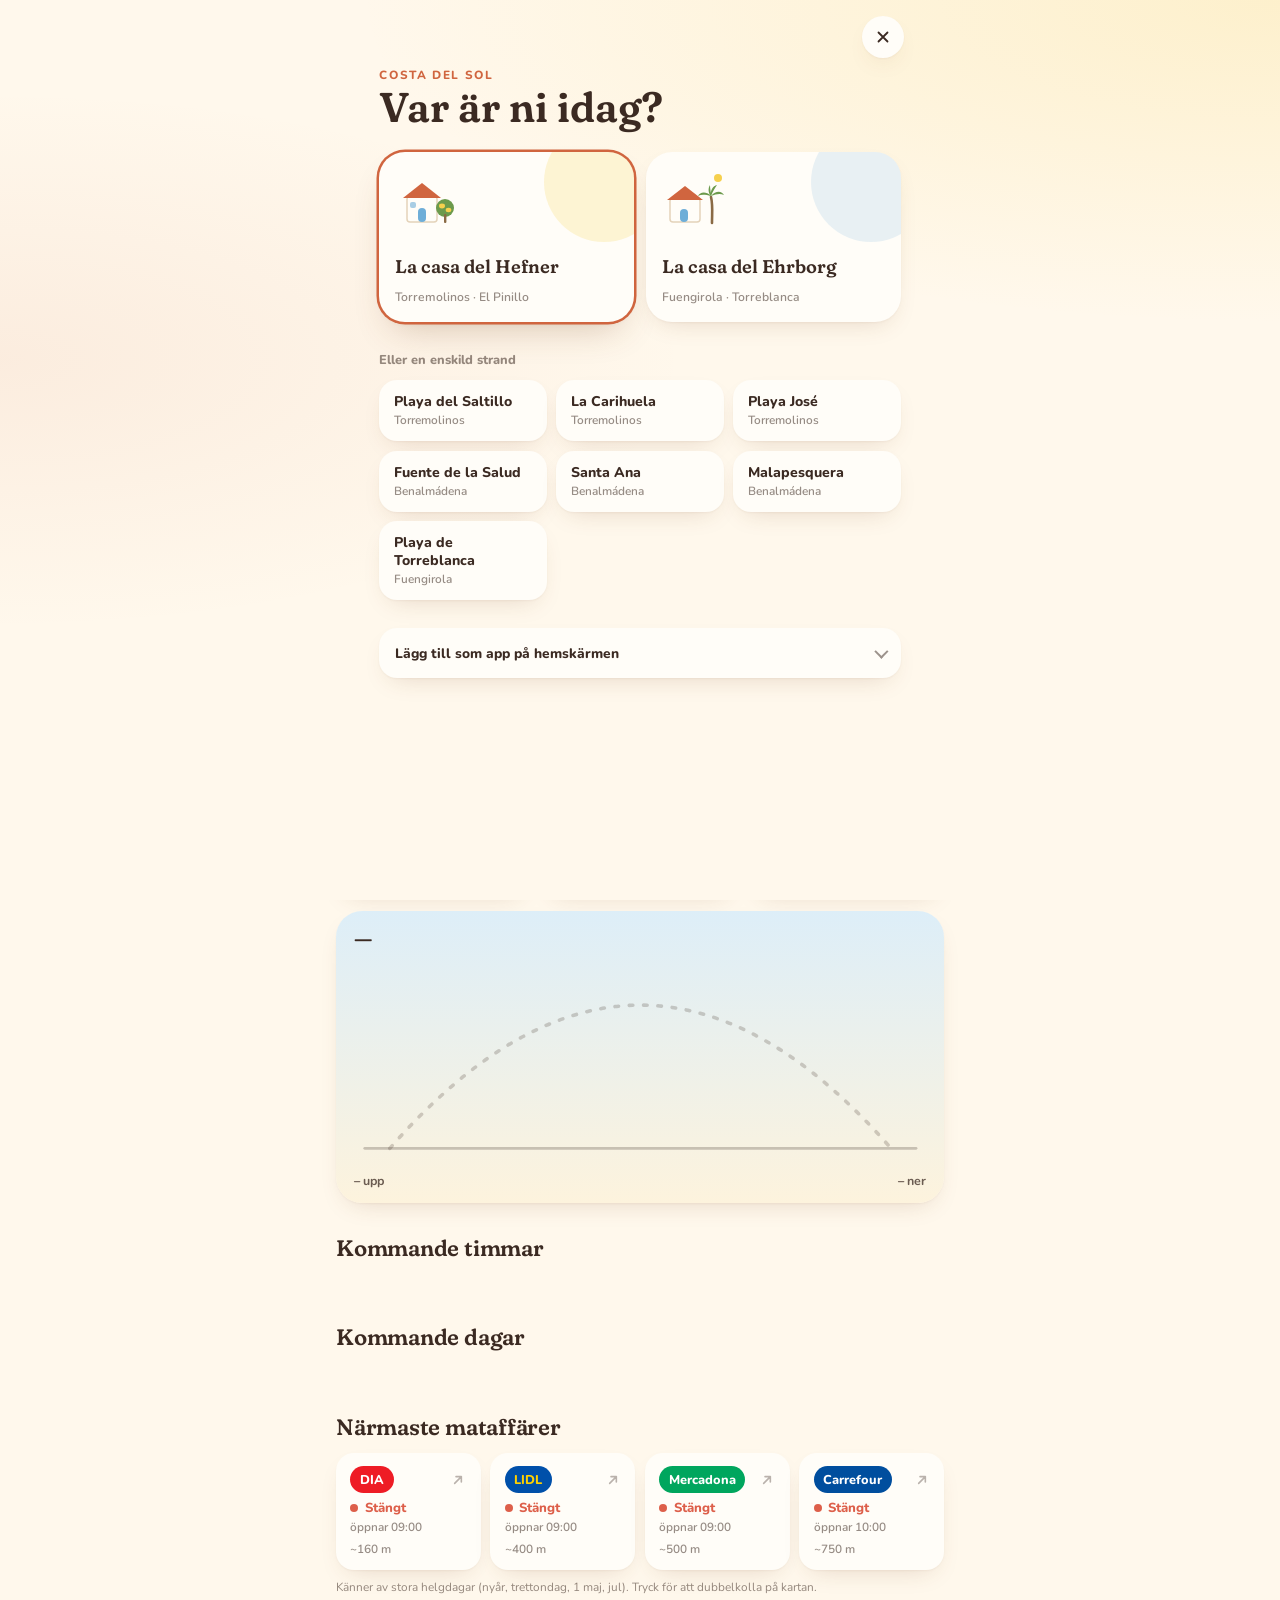
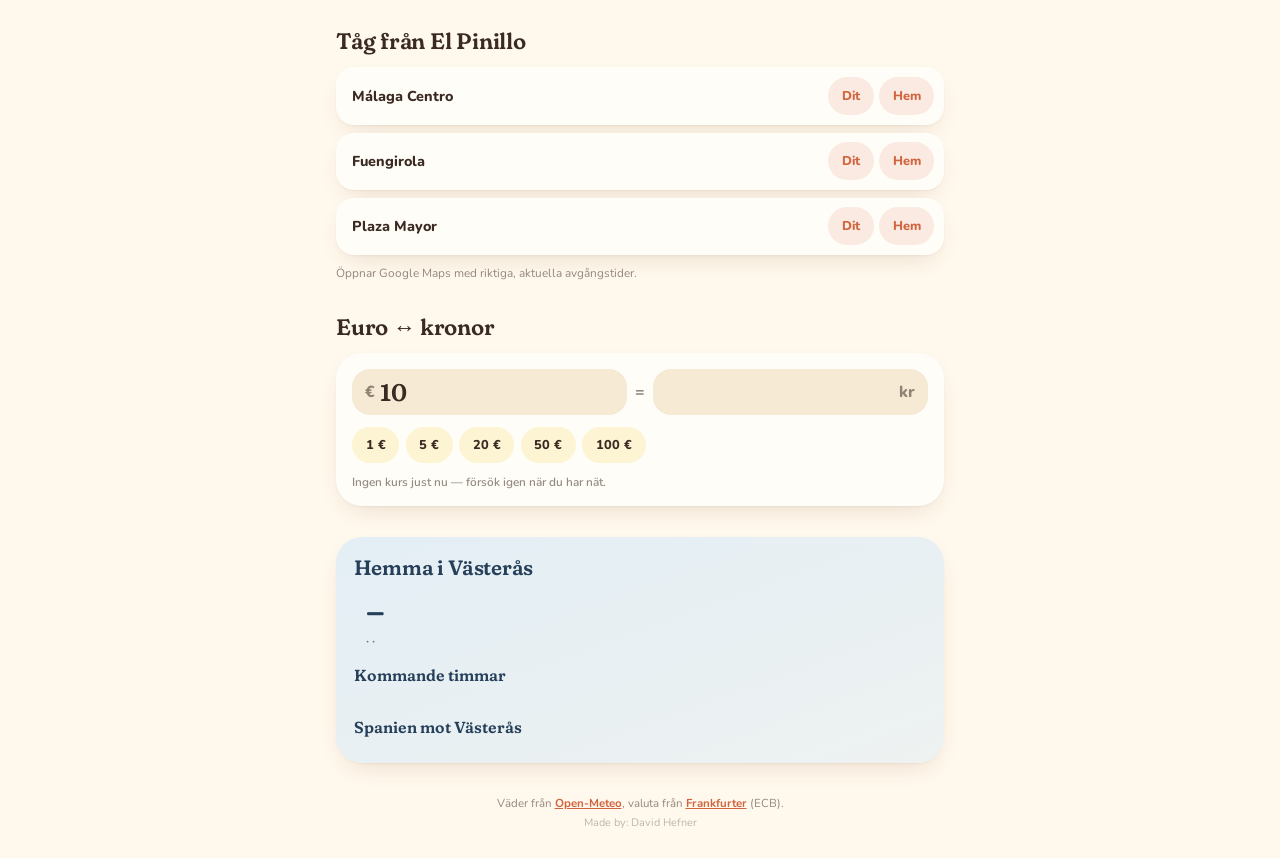
==== beta/index.html @ ddce5c2e "Beta: ny mjuk design med vajande canvas-flagga, solbåge, dygnsteman, valuta och Västerås-jämförelse " ====
<!doctype html>
<html lang="sv" data-daypart="day">
<head>
<meta charset="UTF-8">
<meta name="viewport" content="width=device-width, initial-scale=1, viewport-fit=cover">
<title>Badläget — Costa del Sol</title>
<meta name="description" content="Se vågor, temperatur och uppskattad flaggfärg för stränderna i Torremolinos/Benalmádena, plus vädret hemma i Västerås.">
<meta name="theme-color" content="#FFF8EC" id="themeColor">
<meta name="apple-mobile-web-app-capable" content="yes">
<meta name="apple-mobile-web-app-status-bar-style" content="black-translucent">
<link rel="manifest" href="manifest.json">
<link rel="icon" href="favicon.ico?v=2" sizes="any">
<link rel="icon" href="favicon-32.png?v=2" sizes="32x32" type="image/png">
<link rel="icon" href="favicon-16.png?v=2" sizes="16x16" type="image/png">
<link rel="apple-touch-icon" href="apple-touch-icon.png?v=2">
<link rel="preconnect" href="https://fonts.googleapis.com">
<link rel="preconnect" href="https://fonts.gstatic.com" crossorigin>
<link href="https://fonts.googleapis.com/css2?family=Fraunces:opsz,wght,SOFT,WONK@9..144,400..700,100,1&family=Nunito:wght@400;600;700;800&display=swap" rel="stylesheet">
<link rel="stylesheet" href="style.css">
</head>
<body>

<!-- Stjärnhimmel: syns bara i natt-temat (styrs av data-daypart på <html>) -->
<div class="night-sky" aria-hidden="true"></div>

<!-- Dra-ner-för-att-uppdatera: en citron som rullar ner från toppen -->
<div class="ptr" id="ptr" aria-hidden="true">
  <svg class="ptr-lemon" viewBox="0 0 40 40" width="34" height="34">
    <ellipse cx="20" cy="21" rx="14" ry="11.5" fill="var(--limon)" stroke="var(--limon-deep)" stroke-width="1.5"/>
    <path d="M6.5 21c-1.8 0-2.6-.8-2.6-.8M33.5 21c1.8 0 2.6-.8 2.6-.8" stroke="var(--limon-deep)" stroke-width="1.5" stroke-linecap="round" fill="none"/>
    <path d="M20 9.5c1-3 3.5-4.8 7-4.6-1 3-3.6 4.7-7 4.6z" fill="var(--hoja)"/>
    <ellipse cx="15" cy="17" rx="3.4" ry="1.8" fill="#fff" opacity=".55" transform="rotate(-25 15 17)"/>
  </svg>
</div>

<header class="topbar" id="topbar">
  <div class="topbar-inner">
    <button id="changeLocationBtn" class="place-btn" aria-label="Byt plats">
      <span class="place-btn-label" id="placeBtnLabel">Badläget</span>
      <svg viewBox="0 0 24 24" width="14" height="14" fill="none" stroke="currentColor" stroke-width="2.4" stroke-linecap="round" stroke-linejoin="round"><polyline points="6 9 12 15 18 9"></polyline></svg>
    </button>
    <button id="refreshBtn" class="icon-btn refresh-btn" aria-label="Uppdatera">
      <svg viewBox="0 0 24 24" width="17" height="17" fill="none" stroke="currentColor" stroke-width="2.2" stroke-linecap="round" stroke-linejoin="round">
        <path d="M21 12a9 9 0 1 1-3-6.7"></path>
        <polyline points="21 3 21 9 15 9"></polyline>
      </svg>
    </button>
  </div>
</header>

<!-- VÄLJARVY: visas första gången (inget sparat förval) och när man trycker
     på platsnamnet i menyn. -->
<section class="location-picker" id="locationPicker" aria-label="Välj plats" hidden>
  <div class="location-picker-inner">
    <button class="picker-close" id="pickerClose" aria-label="Stäng">
      <svg viewBox="0 0 24 24" width="18" height="18" fill="none" stroke="currentColor" stroke-width="2.4" stroke-linecap="round"><path d="M6 6l12 12M18 6L6 18"/></svg>
    </button>
    <p class="eyebrow">Costa del Sol</p>
    <h1>Var är ni idag?</h1>
    <div class="home-grid" id="homeGrid"></div>
    <p class="picker-subhead">Eller en enskild strand</p>
    <div class="location-grid" id="locationGrid"></div>

    <details class="install-tip">
      <summary>Lägg till som app på hemskärmen</summary>
      <div class="install-tip-body">
        <div class="install-tip-group">
          <p class="install-tip-heading">iPhone (Safari)</p>
          <ol>
            <li>Öppna sidan i <b>Safari</b></li>
            <li>Tryck på dela-ikonen längst ner</li>
            <li>Välj <b>"Lägg till på hemskärmen"</b></li>
          </ol>
        </div>
        <div class="install-tip-group">
          <p class="install-tip-heading">Android (Chrome)</p>
          <ol>
            <li>Öppna sidan i <b>Chrome</b></li>
            <li>Tryck på menyn uppe till höger (tre prickar)</li>
            <li>Välj <b>"Lägg till på startskärmen"</b></li>
          </ol>
        </div>
      </div>
    </details>
  </div>
</section>

<!-- HERO: fotot från terrassen med en markis-kant nertill, och den vajande
     flaggan (ritas på en canvas av app.js) -->
<section class="hero" id="flagHero">
  <div class="hero-bg" id="heroPhotoBg"></div>
  <div class="hero-tint"></div>
  <div class="hero-inner">
    <canvas class="flag-canvas" id="flagCanvas" aria-hidden="true"></canvas>
    <div class="hero-status">
      <p class="hero-place" id="heroBeachName">—</p>
      <h1 class="hero-verdict" id="heroSub">Hämtar …</h1>
      <span class="sr-only" id="flagLabel"></span>
    </div>
  </div>
</section>

<main>

  <div class="updated-row">
    <span id="lastUpdated">Hämtar data …</span>
    <span class="updated-hint">· dra ner för att uppdatera</span>
  </div>

  <!-- Om flaggan: disclaimer och riktiga källor, hopfällt -->
  <details class="flag-about" id="flagAbout">
    <summary>Om flaggan &amp; riktiga källor</summary>
    <div class="flag-about-body">
      <p class="flag-disclaimer">Flaggan är en uppskattning utifrån vågor och vind, inte livräddarnas officiella flagga. Titta alltid på flaggan på plats innan ni badar.</p>
      <div class="flag-links" id="flagLinks"></div>
      <p class="hefner-note" id="hefnerNote" style="display:none"></p>
    </div>
  </details>

  <!-- VÄRDEN -->
  <section class="stats" id="statGrid" aria-label="Aktuella värden">
    <div class="stat-duo">
      <div class="stat-big stat-water">
        <span class="stat-label">Vattnet</span>
        <span class="stat-value stat-value-xl" id="statWaterTemp">–</span>
        <span class="stat-note" id="statWaterNote"></span>
      </div>
      <div class="stat-big stat-air">
        <span class="stat-label">Luften</span>
        <span class="stat-value stat-value-xl" id="statAirTemp">–</span>
        <span class="stat-note"><span id="statAirFeels"></span> <span id="statAirMax"></span></span>
      </div>
    </div>
    <div class="stat-trio">
      <div class="stat-card">
        <span class="stat-icon" data-icon="wave"></span>
        <span class="stat-value" id="statWave">–</span>
        <span class="stat-word" id="statWaveWord">Vågor</span>
      </div>
      <div class="stat-card">
        <span class="stat-icon" data-icon="wind"></span>
        <span class="stat-value" id="statWind">–</span>
        <span class="stat-word" id="statWindWord">Vind</span>
      </div>
      <div class="stat-card">
        <span class="stat-icon" data-icon="uv"></span>
        <span class="stat-value" id="statUv">–</span>
        <span class="stat-word" id="statUvWord">UV</span>
      </div>
    </div>
  </section>

  <!-- SOLBÅGE -->
  <section class="sun-card" id="sunCard" aria-label="Solen idag">
    <div class="sun-card-top">
      <p class="sun-countdown" id="sunCountdown">—</p>
      <p class="sun-sub" id="sunSub"></p>
    </div>
    <svg class="sun-arc" id="sunArc" viewBox="0 0 320 120" preserveAspectRatio="xMidYMax meet" aria-hidden="true">
      <defs>
        <linearGradient id="arcFill" x1="0" y1="0" x2="0" y2="1">
          <stop offset="0" stop-color="var(--limon)" stop-opacity=".55"/>
          <stop offset="1" stop-color="var(--limon)" stop-opacity="0"/>
        </linearGradient>
        <radialGradient id="sunGlow">
          <stop offset="0" stop-color="var(--limon)" stop-opacity=".7"/>
          <stop offset="1" stop-color="var(--limon)" stop-opacity="0"/>
        </radialGradient>
      </defs>
      <path class="arc-track" d="M20 108 Q160 -52 300 108"/>
      <path class="arc-done" id="arcDone" d=""/>
      <path class="arc-fill" id="arcFillPath" d="" fill="url(#arcFill)"/>
      <line class="arc-horizon" x1="6" y1="108" x2="314" y2="108"/>
      <circle id="sunGlowDot" r="22" fill="url(#sunGlow)" cx="-50" cy="-50"/>
      <circle class="arc-sun" id="sunDot" r="8" cx="-50" cy="-50"/>
    </svg>
    <div class="sun-times">
      <span><b id="sunriseTime">–</b> upp</span>
      <span><b id="sunsetTime">–</b> ner</span>
    </div>
  </section>

  <!-- TIMPROGNOS -->
  <section class="hourly">
    <h2>Kommande timmar</h2>
    <div class="hourly-row" id="hourlyRow"></div>
  </section>

  <!-- PROGNOS -->
  <section class="forecast">
    <h2>Kommande dagar</h2>
    <div class="forecast-row" id="forecastRow"></div>
  </section>

  <!-- LA CASA DEL HEFNER: mataffärer + tåg -->
  <div id="hefnerSection">
    <section class="stores" id="storesSection">
      <h2>Närmaste mataffärer</h2>
      <div class="stores-row" id="storesRow"></div>
      <p class="section-note">Känner av stora helgdagar (nyår, trettondag, 1 maj, jul). Tryck för att dubbelkolla på kartan.</p>
    </section>

    <section class="transport" id="trainSection">
      <h2>Tåg från El Pinillo</h2>
      <div class="train-list">
        <div class="train-card">
          <div class="train-dir">Málaga Centro</div>
          <div class="train-links">
            <a href="https://www.google.com/maps/dir/?api=1&origin=El+Pinillo&origin_place_id=ChIJgVKDUn_8cg0RI8BJi_nGHuA&destination=M%C3%A1laga-Centro+Alameda&destination_place_id=ChIJGzt60pD3cg0RKO8CQsj8L2g&travelmode=transit" target="_blank" rel="noopener">Dit</a>
            <a href="https://www.google.com/maps/dir/?api=1&origin=M%C3%A1laga-Centro+Alameda&origin_place_id=ChIJGzt60pD3cg0RKO8CQsj8L2g&destination=El+Pinillo&destination_place_id=ChIJgVKDUn_8cg0RI8BJi_nGHuA&travelmode=transit" target="_blank" rel="noopener">Hem</a>
          </div>
        </div>
        <div class="train-card">
          <div class="train-dir">Fuengirola</div>
          <div class="train-links">
            <a href="https://www.google.com/maps/dir/?api=1&origin=El+Pinillo&origin_place_id=ChIJgVKDUn_8cg0RI8BJi_nGHuA&destination=Fuengirola&destination_place_id=ChIJq9WzA0Dicg0ReMgLcKY8ZpQ&travelmode=transit" target="_blank" rel="noopener">Dit</a>
            <a href="https://www.google.com/maps/dir/?api=1&origin=Fuengirola&origin_place_id=ChIJq9WzA0Dicg0ReMgLcKY8ZpQ&destination=El+Pinillo&destination_place_id=ChIJgVKDUn_8cg0RI8BJi_nGHuA&travelmode=transit" target="_blank" rel="noopener">Hem</a>
          </div>
        </div>
        <div class="train-card">
          <div class="train-dir">Plaza Mayor</div>
          <div class="train-links">
            <a href="https://www.google.com/maps/dir/?api=1&origin=El+Pinillo&origin_place_id=ChIJgVKDUn_8cg0RI8BJi_nGHuA&destination=Plaza+Mayor+M%C3%A1laga&travelmode=transit" target="_blank" rel="noopener">Dit</a>
            <a href="https://www.google.com/maps/dir/?api=1&origin=Plaza+Mayor+M%C3%A1laga&destination=El+Pinillo&destination_place_id=ChIJgVKDUn_8cg0RI8BJi_nGHuA&travelmode=transit" target="_blank" rel="noopener">Hem</a>
          </div>
        </div>
      </div>
      <p class="section-note">Öppnar Google Maps med riktiga, aktuella avgångstider.</p>
    </section>
  </div>

  <!-- LA CASA DEL EHRBORG: mataffärer + buss/tåg -->
  <div id="ehrborgSection" style="display:none">
    <section class="stores" id="ehrborgStoresSection">
      <h2>Närmaste mataffärer</h2>
      <div class="stores-row" id="ehrborgStoresRow"></div>
      <p class="section-note">Känner av stora helgdagar (nyår, trettondag, 1 maj, jul). Tryck för att dubbelkolla på kartan.</p>
    </section>

    <section class="transport" id="ehrborgBusSection">
      <h2>Buss L-5 från C/ Tórtolas–Dalias</h2>
      <div class="train-list">
        <div class="train-card">
          <div class="train-dir">Mercado de Los Boliches</div>
          <div class="train-links">
            <a href="https://www.google.com/maps/dir/?api=1&origin=Calle+las+T%C3%B3rtolas+14+Fuengirola&destination=Mercado+Virgen+del+Carmen+Los+Boliches+Fuengirola&travelmode=transit" target="_blank" rel="noopener">Dit</a>
            <a href="https://www.google.com/maps/dir/?api=1&origin=Mercado+Virgen+del+Carmen+Los+Boliches+Fuengirola&destination=Calle+las+T%C3%B3rtolas+14+Fuengirola&travelmode=transit" target="_blank" rel="noopener">Hem</a>
            <a href="https://www.transportefuengirola.com/linea-5" target="_blank" rel="noopener">Tidtabell</a>
          </div>
        </div>
      </div>
      <p class="section-note">L-5 går lokalt inom Fuengirola (Torreblanca–Los Boliches), hållplatsen ligger precis utanför huset. Sommar- och vintertider skiljer sig — se länken för aktuell tidtabell.</p>
    </section>

    <section class="transport" id="ehrborgTrainSection">
      <h2>Tåg från Fuengirola station</h2>
      <div class="train-list">
        <div class="train-card">
          <div class="train-dir">Málaga (via Torremolinos)</div>
          <div class="train-links">
            <a href="https://www.google.com/maps/dir/?api=1&origin=Fuengirola&origin_place_id=ChIJq9WzA0Dicg0ReMgLcKY8ZpQ&destination=M%C3%A1laga-Centro+Alameda&destination_place_id=ChIJGzt60pD3cg0RKO8CQsj8L2g&travelmode=transit" target="_blank" rel="noopener">Dit</a>
            <a href="https://www.google.com/maps/dir/?api=1&origin=M%C3%A1laga-Centro+Alameda&origin_place_id=ChIJGzt60pD3cg0RKO8CQsj8L2g&destination=Fuengirola&destination_place_id=ChIJq9WzA0Dicg0ReMgLcKY8ZpQ&travelmode=transit" target="_blank" rel="noopener">Hem</a>
          </div>
        </div>
      </div>
      <p class="section-note">Fuengirola är ändhållplatsen på pendeltågslinjen C1 som går via Torremolinos till Málaga. Stationen ligger ~2 km från huset.</p>
    </section>
  </div>

  <!-- EURO ↔ KRONOR -->
  <section class="fx" id="fxSection" aria-label="Euro till kronor">
    <h2>Euro ↔ kronor</h2>
    <div class="fx-card">
      <div class="fx-fields">
        <label class="fx-field">
          <span class="fx-cur">€</span>
          <input id="fxEur" type="text" inputmode="decimal" autocomplete="off" value="10" aria-label="Belopp i euro">
        </label>
        <span class="fx-eq" aria-hidden="true">=</span>
        <label class="fx-field">
          <input id="fxSek" type="text" inputmode="decimal" autocomplete="off" aria-label="Belopp i kronor">
          <span class="fx-cur">kr</span>
        </label>
      </div>
      <div class="fx-chips" id="fxChips">
        <button data-eur="1">1 €</button>
        <button data-eur="5">5 €</button>
        <button data-eur="20">20 €</button>
        <button data-eur="50">50 €</button>
        <button data-eur="100">100 €</button>
      </div>
      <p class="fx-rate" id="fxRate">Hämtar dagens kurs …</p>
    </div>
  </section>

  <!-- VÄSTERÅS -->
  <section class="home-card">
    <div class="home-card-header">
      <h2>Hemma i Västerås</h2>
      <span class="diff-chip" id="diffChip" hidden></span>
    </div>
    <div class="home-now">
      <span class="home-now-icon" id="homeCond"></span>
      <div class="home-now-main">
        <span class="stat-value" id="homeTemp">–</span>
        <span class="home-now-sub"><span id="homeFeels"></span> · <span id="homeMax"></span> · <span id="homeWind"></span></span>
      </div>
    </div>
    <div class="home-block">
      <h3>Kommande timmar</h3>
      <div class="hourly-row" id="homeHourlyRow"></div>
    </div>
    <div class="home-block">
      <h3>Spanien mot Västerås</h3>
      <div class="compare" id="compareRows"></div>
    </div>
  </section>

</main>

<footer>
  <p>Väder från <a href="https://open-meteo.com" target="_blank" rel="noopener">Open-Meteo</a>, valuta från <a href="https://frankfurter.dev" target="_blank" rel="noopener">Frankfurter</a> (ECB).</p>
  <p class="made-by">Made by: David Hefner</p>
</footer>

<script src="app.js"></script>
</body>
</html>
---- beta/style.css ----
/* ============================================================
   BADLÄGET — style.css ("Citron & terrakotta")
   Färgerna är plockade ur fotot från terrassen: kalkvita väggar,
   citroner, taktegel, himmel och blad. Allt är mjukt och runt.
   Tre teman styrs av data-daypart på <html>: day, golden, night
   (sätts av app.js utifrån solens upp- och nedgång på platsen).
   ============================================================ */

/* ===== Tokens ===== */
:root{
  --kal:#FFF8EC;          /* kalkvit vägg — sidbakgrund */
  --kal-2:#F6EAD4;        /* sand */
  --panel:#FFFDF8;
  --panel-line:rgba(120,78,44,0.10);
  --tinta:#3B2A22;        /* varm mörkbrun text istället för svart */
  --tinta-dim:rgba(59,42,34,0.70);
  --tinta-faint:rgba(59,42,34,0.54);
  --teja:#D0653F;         /* taktegel */
  --teja-soft:rgba(208,101,63,0.12);
  --limon:#F6D04D;        /* citron */
  --limon-deep:#D8A516;
  --limon-soft:rgba(246,208,77,0.22);
  --cielo:#6EAED8;        /* himmel */
  --cielo-soft:rgba(110,174,216,0.16);
  --mar:#2F86A6;          /* havet */
  --hoja:#6C9A4C;         /* blad */
  --flag-green:#4FA46A;
  --flag-yellow:#F0BD3F;
  --flag-red:#DD5F4A;
  --shadow:0 1px 2px rgba(120,70,30,0.05), 0 10px 26px -12px rgba(120,70,30,0.22);
  --shadow-lift:0 2px 4px rgba(120,70,30,0.06), 0 18px 36px -14px rgba(120,70,30,0.30);
  --radius:26px;
  --radius-sm:18px;
  --font-display:"Fraunces", Georgia, serif;
  --font-body:"Nunito", system-ui, sans-serif;
  --ease-out:cubic-bezier(0.16,1,0.3,1);
  --ease-soft:cubic-bezier(0.34,1.4,0.64,1);
  --page-bg:
    radial-gradient(120% 60% at 100% 0%, rgba(246,208,77,0.20), transparent 60%),
    radial-gradient(90% 50% at 0% 40%, rgba(208,101,63,0.08), transparent 60%),
    var(--kal);
  /* Västerås-kortet: svalt nordiskt ljus som kontrast till Spaniens värme */
  --north-bg:linear-gradient(160deg,#E3EEF5 0%,#EEF2F1 100%);
  --north-ink:#27405A;
  --north-dim:rgba(39,64,90,0.66);
  --north-panel:rgba(255,255,255,0.62);
  --cloud:#FFFFFF;
  --cloud-line:#CDBBA6;
}

/* Gyllene timmen: persika och rosé, allt blir lite varmare */
:root[data-daypart="golden"]{
  --kal:#FDEBDD;
  --kal-2:#F7D9C4;
  --panel:#FFF7F0;
  --panel-line:rgba(160,80,50,0.12);
  --page-bg:
    radial-gradient(120% 60% at 100% 0%, rgba(245,150,110,0.30), transparent 60%),
    radial-gradient(90% 60% at 0% 50%, rgba(222,120,150,0.16), transparent 60%),
    linear-gradient(180deg,#FDEBDD,#FBE3D6);
}

/* Natt: djupt bläckblått med stjärnor, text i varmt månljus */
:root[data-daypart="night"]{
  --kal:#161E36;
  --kal-2:#1E2846;
  --panel:#1F2846;
  --panel-line:rgba(255,255,255,0.09);
  --tinta:#F4EAD8;
  --tinta-dim:rgba(244,234,216,0.74);
  --tinta-faint:rgba(244,234,216,0.56);
  --teja:#F08E68;
  --teja-soft:rgba(240,142,104,0.16);
  --limon-soft:rgba(246,208,77,0.14);
  --cielo-soft:rgba(110,174,216,0.14);
  --mar:#7CC3DD;
  --shadow:0 1px 2px rgba(0,0,0,0.2), 0 12px 30px -14px rgba(0,0,0,0.6);
  --shadow-lift:0 2px 4px rgba(0,0,0,0.25), 0 20px 40px -14px rgba(0,0,0,0.7);
  --page-bg:
    radial-gradient(100% 50% at 80% 0%, rgba(120,110,200,0.22), transparent 65%),
    linear-gradient(180deg,#161E36 0%,#1A2340 100%);
  --north-bg:linear-gradient(160deg,rgba(110,174,216,0.14),rgba(110,174,216,0.05));
  --north-ink:#DCEBF5;
  --north-dim:rgba(220,235,245,0.66);
  --north-panel:rgba(255,255,255,0.06);
  --cloud:#C3CCE0;
  --cloud-line:#8E99B8;
  color-scheme:dark;
}

*{box-sizing:border-box;}
html,body{margin:0;padding:0;}
html{background:var(--page-bg);background-attachment:fixed;min-height:100%;transition:background 1.2s ease;}
body{
  font-family:var(--font-body);
  color:var(--tinta);
  -webkit-font-smoothing:antialiased;
  padding-bottom:calc(1.5rem + env(safe-area-inset-bottom));
  overscroll-behavior-y:contain; /* vår egen dra-ner-uppdatering istället för webbläsarens */
  -webkit-tap-highlight-color:transparent;
}
a{color:inherit;}
button{font-family:inherit;color:inherit;}
::selection{background:var(--limon);color:#3B2A22;}
:focus-visible{outline:2.5px solid var(--teja);outline-offset:3px;border-radius:12px;}
.sr-only{position:absolute;width:1px;height:1px;overflow:hidden;clip:rect(0 0 0 0);white-space:nowrap;}

/* Display-typsnittet: Fraunces med "SOFT" (rundade serifer) och "WONK"
   (lekfulla, lite skeva bokstäver) uppskruvade — ger den mjuka känslan. */
.display, h1, h2, h3, .stat-value, .hero-verdict{
  font-family:var(--font-display);
  font-variation-settings:"SOFT" 100, "WONK" 1;
}

/* Scroll-reveal: element tonas och glider in när de kommer i bild */
.reveal{opacity:0;transform:translateY(22px) scale(0.985);transition:opacity 0.8s var(--ease-out), transform 0.8s var(--ease-out);}
.reveal.in-view{opacity:1;transform:none;}

/* ===== Stjärnhimmel (bara natt) ===== */
.night-sky{
  position:fixed;
  inset:0;
  z-index:-1;
  pointer-events:none;
  opacity:0;
  transition:opacity 1.5s ease;
  background-image:
    radial-gradient(1.2px 1.2px at 12% 18%, #fff 50%, transparent 51%),
    radial-gradient(1px 1px at 28% 42%, #fff 50%, transparent 51%),
    radial-gradient(1.5px 1.5px at 47% 12%, #fff 50%, transparent 51%),
    radial-gradient(1px 1px at 63% 33%, #fff 50%, transparent 51%),
    radial-gradient(1.3px 1.3px at 81% 22%, #fff 50%, transparent 51%),
    radial-gradient(1px 1px at 91% 58%, #fff 50%, transparent 51%),
    radial-gradient(1.2px 1.2px at 8% 66%, #fff 50%, transparent 51%),
    radial-gradient(1px 1px at 37% 79%, #fff 50%, transparent 51%),
    radial-gradient(1.4px 1.4px at 72% 86%, #fff 50%, transparent 51%),
    radial-gradient(1px 1px at 55% 60%, #fff 50%, transparent 51%);
  background-size:340px 520px;
}
.night-sky::after{
  content:"";
  position:absolute;
  inset:0;
  background-image:
    radial-gradient(1.6px 1.6px at 20% 30%, #FFF3C4 50%, transparent 51%),
    radial-gradient(1.2px 1.2px at 70% 70%, #fff 50%, transparent 51%),
    radial-gradient(1.4px 1.4px at 45% 90%, #FFF3C4 50%, transparent 51%);
  background-size:260px 380px;
  animation:twinkle 4.5s ease-in-out infinite alternate;
}
@keyframes twinkle{from{opacity:0.25;}to{opacity:1;}}
:root[data-daypart="night"] .night-sky{opacity:0.75;}

/* ===== Dra ner för att uppdatera ===== */
.ptr{
  position:fixed;
  top:0;
  left:50%;
  z-index:40;
  width:48px;
  height:48px;
  margin-left:-24px;
  border-radius:50%;
  background:var(--panel);
  box-shadow:var(--shadow-lift);
  display:flex;
  align-items:center;
  justify-content:center;
  transform:translateY(calc(var(--ptr-y, -70px) + env(safe-area-inset-top))) rotate(var(--ptr-rot, 0deg));
  opacity:var(--ptr-o, 0);
  pointer-events:none;
}
:root[data-daypart="night"] .ptr{background:#26304F;}
.ptr.releasing{transition:transform 0.45s var(--ease-soft), opacity 0.3s ease;}
.ptr.loading .ptr-lemon{animation:lemon-roll 0.9s var(--ease-soft) infinite;}
@keyframes lemon-roll{
  0%{transform:rotate(0deg) scale(1);}
  50%{transform:rotate(180deg) scale(0.9);}
  100%{transform:rotate(360deg) scale(1);}
}

/* ===== Topbar ===== */
.topbar{
  position:fixed;
  top:0;
  left:0;
  right:0;
  z-index:20;
  padding:calc(0.7rem + env(safe-area-inset-top)) 1rem 0.7rem;
  transition:background 0.35s ease, box-shadow 0.35s ease;
}
.topbar.scrolled{
  background:color-mix(in srgb, var(--kal) 82%, transparent);
  backdrop-filter:blur(16px) saturate(1.3);
  -webkit-backdrop-filter:blur(16px) saturate(1.3);
  box-shadow:0 1px 0 var(--panel-line);
}
.topbar-inner{
  display:flex;
  justify-content:space-between;
  align-items:center;
  max-width:640px;
  margin:0 auto;
}
.place-btn, .icon-btn{
  -webkit-appearance:none;
  appearance:none;
  border:none;
  cursor:pointer;
  height:40px;
  border-radius:999px;
  display:flex;
  align-items:center;
  justify-content:center;
  gap:0.4rem;
  background:rgba(255,253,248,0.72);
  backdrop-filter:blur(12px);
  -webkit-backdrop-filter:blur(12px);
  color:#3B2A22;
  box-shadow:0 4px 14px -4px rgba(60,30,10,0.3);
  transition:transform 0.4s var(--ease-soft), background 0.3s ease;
}
.place-btn{
  padding:0 0.95rem 0 1.05rem;
  font-weight:800;
  font-size:0.92rem;
  max-width:70vw;
}
.place-btn-label{white-space:nowrap;overflow:hidden;text-overflow:ellipsis;}
.icon-btn{width:40px;padding:0;}
.place-btn:active, .icon-btn:active{transform:scale(0.92);}
.topbar.scrolled .place-btn, .topbar.scrolled .icon-btn{background:var(--panel);box-shadow:var(--shadow);color:var(--tinta);}
:root[data-daypart="night"] .topbar.scrolled .place-btn,
:root[data-daypart="night"] .topbar.scrolled .icon-btn{background:#26304F;}
.refresh-btn.spinning svg{animation:spin 0.9s linear infinite;}
@keyframes spin{to{transform:rotate(360deg);}}

/* ===== Platsväljare (fullskärm) ===== */
body.picking-location{overflow:hidden;}
.location-picker{
  position:fixed;
  inset:0;
  z-index:30;
  background:var(--page-bg);
  overflow-y:auto;
  animation:picker-in 0.5s var(--ease-out);
}
@keyframes picker-in{from{opacity:0;transform:translateY(24px);}to{opacity:1;transform:none;}}
.location-picker-inner{
  position:relative;
  max-width:560px;
  margin:0 auto;
  padding:calc(4.2rem + env(safe-area-inset-top)) 1.2rem 3rem;
}
.picker-close{
  position:absolute;
  top:calc(1rem + env(safe-area-inset-top));
  right:1rem;
  width:42px;
  height:42px;
  border-radius:50%;
  border:none;
  background:var(--panel);
  box-shadow:var(--shadow);
  display:flex;
  align-items:center;
  justify-content:center;
  cursor:pointer;
}
.eyebrow{
  margin:0 0 0.2rem;
  font-weight:800;
  font-size:0.74rem;
  letter-spacing:0.14em;
  text-transform:uppercase;
  color:var(--teja);
}
.location-picker h1{
  font-weight:600;
  font-size:clamp(2rem,9vw,2.6rem);
  line-height:1.05;
  margin:0 0 1.4rem;
}
.home-grid{display:grid;grid-template-columns:1fr 1fr;gap:0.8rem;}
.home-choice, .location-card{
  -webkit-appearance:none;
  appearance:none;
  border:none;
  cursor:pointer;
  text-align:left;
  background:var(--panel);
  box-shadow:var(--shadow);
  transition:transform 0.4s var(--ease-soft), box-shadow 0.3s ease;
}
.home-choice{
  border-radius:var(--radius);
  padding:1rem 1rem 1.1rem;
  display:flex;
  flex-direction:column;
  gap:0.7rem;
  min-height:170px;
  position:relative;
  overflow:hidden;
}
.home-choice::before{
  content:"";
  position:absolute;
  right:-30px;
  top:-30px;
  width:120px;
  height:120px;
  border-radius:50%;
  background:var(--limon-soft);
}
.home-choice:nth-child(2)::before{background:var(--cielo-soft);}
.home-choice svg{position:relative;width:64px;height:64px;}
.home-choice-name{
  position:relative;
  margin-top:auto;
  font-family:var(--font-display);
  font-variation-settings:"SOFT" 100, "WONK" 1;
  font-weight:600;
  font-size:1.15rem;
  line-height:1.1;
}
.home-choice-sub{position:relative;font-size:0.76rem;color:var(--tinta-faint);font-weight:600;}
.home-choice:active, .location-card:active{transform:scale(0.96);}
.home-choice.active, .location-card.active{box-shadow:0 0 0 2.5px var(--teja), var(--shadow-lift);}
.picker-subhead{
  margin:1.8rem 0 0.7rem;
  font-weight:800;
  font-size:0.8rem;
  color:var(--tinta-faint);
}
.location-grid{display:grid;grid-template-columns:1fr 1fr;gap:0.6rem;}
.location-card{
  border-radius:var(--radius-sm);
  padding:0.8rem 0.9rem;
  display:flex;
  flex-direction:column;
  gap:0.1rem;
}
.location-card-name{font-weight:800;font-size:0.88rem;line-height:1.25;}
.location-card-town{font-size:0.74rem;color:var(--tinta-faint);font-weight:600;}

.install-tip{
  margin-top:1.8rem;
  background:var(--panel);
  border-radius:var(--radius-sm);
  padding:0.1rem 1rem;
  box-shadow:var(--shadow);
}
.install-tip summary, .flag-about summary{
  cursor:pointer;
  list-style:none;
  padding:0.85rem 0;
  font-weight:800;
  font-size:0.86rem;
  display:flex;
  align-items:center;
  gap:0.5rem;
}
.install-tip summary::-webkit-details-marker, .flag-about summary::-webkit-details-marker{display:none;}
.install-tip summary::after, .flag-about summary::after{
  content:"";
  margin-left:auto;
  width:8px;
  height:8px;
  border-right:2.2px solid currentColor;
  border-bottom:2.2px solid currentColor;
  transform:rotate(45deg) translateY(-2px);
  opacity:0.5;
  transition:transform 0.35s var(--ease-soft);
}
.install-tip[open] summary::after, .flag-about[open] summary::after{transform:rotate(225deg) translateY(-2px);}
.install-tip-body{display:grid;gap:1rem;padding:0 0 1rem;}
.install-tip-heading{margin:0 0 0.3rem;font-weight:800;font-size:0.8rem;color:var(--teja);}
.install-tip-body ol{margin:0;padding-left:1.1rem;font-size:0.84rem;color:var(--tinta-dim);line-height:1.65;}

/* ===== Hero ===== */
/* Fotot slutar i en bågad kant, som en spansk markis (toldo). Görs med en
   mask: en rak rektangel för det mesta av bilden + en rad halvcirklar
   längst ner som upprepas i sidled. */
.hero{
  --scallop:13px;
  position:relative;
  overflow:hidden;
  min-height:min(64vh,540px);
  display:flex;
  flex-direction:column;
  justify-content:flex-end;
  -webkit-mask:
    linear-gradient(#000 0 0) top / 100% calc(100% - var(--scallop)) no-repeat,
    radial-gradient(circle var(--scallop) at 50% 0, #000 97%, transparent 100%) bottom / calc(var(--scallop) * 2.3) var(--scallop) repeat-x;
          mask:
    linear-gradient(#000 0 0) top / 100% calc(100% - var(--scallop)) no-repeat,
    radial-gradient(circle var(--scallop) at 50% 0, #000 97%, transparent 100%) bottom / calc(var(--scallop) * 2.3) var(--scallop) repeat-x;
}
.hero-bg{
  position:absolute;
  inset:-10% 0 -6% 0;
  background:url("images/hefner-terrace.jpg") 44% 56% / cover no-repeat;
  will-change:transform;
  animation:hero-breathe 26s ease-in-out infinite alternate;
  transition:filter 1.5s ease;
}
/* Väldigt långsam "andning" i bilden — känns levande utan att synas */
@keyframes hero-breathe{from{scale:1.02;}to{scale:1.09;}}
.hero-tint{
  position:absolute;
  inset:0;
  background:
    linear-gradient(180deg, rgba(40,22,12,0.30) 0%, transparent 22%, transparent 42%, rgba(52,28,14,0.55) 82%, rgba(52,28,14,0.70) 100%);
  transition:background 1.5s ease;
}
:root[data-daypart="golden"] .hero-bg{filter:sepia(0.25) saturate(1.25) hue-rotate(-8deg);}
:root[data-daypart="golden"] .hero-tint{
  background:
    linear-gradient(180deg, rgba(255,150,110,0.35) 0%, rgba(255,170,120,0.12) 40%, rgba(120,40,40,0.55) 85%, rgba(90,30,40,0.72) 100%);
}
:root[data-daypart="night"] .hero-bg{filter:brightness(0.5) saturate(0.7) hue-rotate(15deg);}
:root[data-daypart="night"] .hero-tint{
  background:
    linear-gradient(180deg, rgba(22,30,54,0.55) 0%, rgba(40,50,110,0.25) 45%, rgba(22,30,54,0.8) 90%, rgba(22,30,54,0.9) 100%);
}
.hero-inner{
  position:relative;
  z-index:1;
  max-width:640px;
  width:100%;
  margin:0 auto;
  padding:0 1.15rem calc(1.5rem + var(--scallop));
}
.flag-canvas{
  display:block;
  width:190px;
  height:168px;
  margin:0 0 0.5rem -4px;
  filter:drop-shadow(0 10px 14px rgba(40,20,10,0.35));
}
.hero-place{
  margin:0 0 0.2rem;
  font-weight:800;
  font-size:0.78rem;
  letter-spacing:0.12em;
  text-transform:uppercase;
  color:rgba(255,248,236,0.86);
  text-shadow:0 1px 8px rgba(0,0,0,0.35);
}
.hero-verdict{
  margin:0;
  font-weight:600;
  font-size:clamp(2.2rem,11vw,3.2rem);
  line-height:1;
  letter-spacing:-0.01em;
  color:#FFF8EC;
  text-shadow:0 2px 20px rgba(40,20,10,0.35);
}

/* ===== Main ===== */
main{max-width:640px;margin:0 auto;padding:0 1rem;}
.updated-row{
  display:flex;
  flex-wrap:wrap;
  gap:0.3rem;
  justify-content:center;
  margin:0.4rem 0 0.7rem;
  font-size:0.74rem;
  font-weight:600;
  color:var(--tinta-faint);
}
.updated-hint{opacity:0.75;}
@media (hover:hover){.updated-hint{display:none;}}

.flag-about{
  background:var(--panel);
  border-radius:var(--radius-sm);
  padding:0 1rem;
  margin-bottom:1rem;
  box-shadow:var(--shadow);
}
.flag-about summary{font-size:0.82rem;color:var(--tinta-dim);padding:0.75rem 0;}
.flag-about-body{padding:0 0 0.95rem;}
.flag-disclaimer{font-size:0.82rem;line-height:1.5;color:var(--tinta-dim);margin:0 0 0.7rem;}
.flag-links{display:flex;flex-wrap:wrap;gap:0.45rem;}
.flag-links a{
  font-size:0.78rem;
  font-weight:800;
  text-decoration:none;
  color:var(--teja);
  background:var(--teja-soft);
  padding:0.5rem 0.8rem;
  border-radius:999px;
}
.hefner-note{font-size:0.76rem;color:var(--tinta-faint);margin:0.7rem 0 0;font-style:italic;}

/* ===== Stats ===== */
.stats{display:grid;gap:0.7rem;margin-bottom:1rem;}
.stat-duo{display:grid;grid-template-columns:1fr 1fr;gap:0.7rem;}
.stat-big{
  position:relative;
  overflow:hidden;
  border-radius:var(--radius);
  padding:1rem 1.05rem 1.05rem;
  display:flex;
  flex-direction:column;
  min-height:150px;
  box-shadow:var(--shadow);
}
/* Vattenkortet: mjuk havsgradient med två långsamt böljande vågor i botten */
.stat-water{background:linear-gradient(170deg,#E4F2F7 0%,#CBE6F0 100%);color:#1E4F63;}
.stat-water::before, .stat-water::after{
  content:"";
  position:absolute;
  left:-50%;
  bottom:-6px;
  width:200%;
  height:44px;
  background:url("data:image/svg+xml;utf8,<svg xmlns='http://www.w3.org/2000/svg' viewBox='0 0 200 40' preserveAspectRatio='none'><path d='M0 20 Q25 6 50 20 T100 20 T150 20 T200 20 V40 H0Z' fill='%2378BCD6'/></svg>") repeat-x 0 0 / 50% 100%;
  opacity:0.35;
  animation:water-drift 9s linear infinite;
}
.stat-water::after{bottom:-14px;opacity:0.3;animation-duration:14s;animation-direction:reverse;}
@keyframes water-drift{to{transform:translateX(25%);}}
/* Luftkortet: solvarm citron-gradient */
.stat-air{background:linear-gradient(170deg,#FFF3C8 0%,#FBE0A6 100%);color:#5B3A12;}
.stat-air::before{
  content:"";
  position:absolute;
  right:-34px;
  top:-34px;
  width:110px;
  height:110px;
  border-radius:50%;
  background:radial-gradient(circle, rgba(255,255,255,0.8), rgba(255,236,160,0) 70%);
  animation:sun-pulse 6s ease-in-out infinite alternate;
}
@keyframes sun-pulse{from{transform:scale(0.9);}to{transform:scale(1.15);}}
:root[data-daypart="night"] .stat-water{background:linear-gradient(170deg,#1E3A55,#183049);color:#CFE9F5;}
:root[data-daypart="night"] .stat-air{background:linear-gradient(170deg,#3A3350,#2E2A45);color:#F6E3C0;}
:root[data-daypart="golden"] .stat-air{background:linear-gradient(170deg,#FFE3C4,#F8C8A8);}
.stat-big > *{position:relative;}
.stat-label{font-weight:800;font-size:0.76rem;letter-spacing:0.06em;text-transform:uppercase;opacity:0.72;}
.stat-value{font-weight:600;font-size:1.35rem;line-height:1.05;font-variant-numeric:tabular-nums;}
.stat-value-xl{font-size:2.9rem;margin:0.15rem 0 auto;letter-spacing:-0.02em;}
.stat-note{font-size:0.76rem;font-weight:700;opacity:0.78;line-height:1.35;}
.stat-trio{display:grid;grid-template-columns:repeat(3,1fr);gap:0.7rem;}
.stat-card{
  background:var(--panel);
  border-radius:var(--radius-sm);
  padding:0.85rem 0.5rem 0.8rem;
  display:flex;
  flex-direction:column;
  align-items:center;
  text-align:center;
  gap:0.28rem;
  box-shadow:var(--shadow);
}
.stat-icon{display:flex;height:30px;align-items:center;}
.stat-icon svg{width:30px;height:30px;}
.stat-word{
  font-size:0.72rem;
  font-weight:800;
  color:var(--tinta-faint);
  line-height:1.2;
}
.stat-word .dot{display:inline-block;width:7px;height:7px;border-radius:50%;margin-right:4px;vertical-align:1px;}

/* ===== Sektionsrubriker ===== */
main h2{
  font-weight:600;
  font-size:1.4rem;
  letter-spacing:-0.01em;
  margin:1.9rem 0 0.75rem;
}
.section-note{font-size:0.74rem;color:var(--tinta-faint);line-height:1.5;margin:0.6rem 0 0;}

/* ===== Solbåge ===== */
.sun-card{
  position:relative;
  overflow:hidden;
  border-radius:var(--radius);
  padding:1.05rem 1.1rem 0.9rem;
  background:linear-gradient(180deg,#DDEEF8 0%,#FDF3DD 100%);
  color:#3B2A22;
  box-shadow:var(--shadow);
}
:root[data-daypart="golden"] .sun-card{background:linear-gradient(180deg,#F9C6A8 0%,#FDE7CF 100%);}
:root[data-daypart="night"] .sun-card{background:linear-gradient(180deg,#232C4E 0%,#2B2F52 100%);color:#F4EAD8;}
.sun-countdown{
  margin:0;
  font-family:var(--font-display);
  font-variation-settings:"SOFT" 100, "WONK" 1;
  font-weight:600;
  font-size:1.35rem;
  line-height:1.15;
}
.sun-sub{margin:0.2rem 0 0;font-size:0.8rem;font-weight:700;opacity:0.7;}
.sun-arc{display:block;width:100%;height:auto;margin-top:0.2rem;overflow:visible;}
.arc-track{fill:none;stroke:currentColor;stroke-opacity:0.22;stroke-width:2;stroke-dasharray:2 6;stroke-linecap:round;}
.arc-done{fill:none;stroke:var(--limon-deep);stroke-width:3;stroke-linecap:round;}
.arc-horizon{stroke:currentColor;stroke-opacity:0.25;stroke-width:1.5;stroke-linecap:round;}
.arc-sun{fill:var(--limon);stroke:#fff;stroke-width:3;}
:root[data-daypart="night"] .arc-sun{fill:#F4EAD8;stroke:#232C4E;}
.sun-times{
  display:flex;
  justify-content:space-between;
  font-size:0.78rem;
  font-weight:700;
  opacity:0.75;
  margin-top:0.1rem;
}
.sun-times b{font-weight:800;font-variant-numeric:tabular-nums;}

/* ===== Timprognos ===== */
.hourly-row, .forecast-row{
  display:flex;
  gap:0.5rem;
  overflow-x:auto;
  margin:0 -1rem;
  padding:0.3rem 1rem 0.9rem;
  scrollbar-width:none;
  scroll-snap-type:x proximity;
  -webkit-overflow-scrolling:touch;
}
.hourly-row::-webkit-scrollbar, .forecast-row::-webkit-scrollbar{display:none;}
.hourly-empty{font-size:0.85rem;color:var(--tinta-faint);margin:0;}
/* Timkorten är höga "piller" — mjukare än rektanglar */
.hour-card{
  flex:0 0 auto;
  width:58px;
  background:var(--panel);
  border-radius:999px;
  padding:0.85rem 0 0.9rem;
  display:flex;
  flex-direction:column;
  align-items:center;
  gap:0.35rem;
  box-shadow:var(--shadow);
  scroll-snap-align:start;
}
.hour-card.now{background:var(--limon);color:#3B2A22;}
.hour-label{font-size:0.74rem;font-weight:800;opacity:0.7;}
.hour-icon svg{width:28px;height:28px;display:block;}
.hour-temp{font-family:var(--font-display);font-variation-settings:"SOFT" 100;font-weight:600;font-size:1rem;}
.hour-rain{font-size:0.64rem;font-weight:800;color:var(--mar);margin-top:-0.2rem;}
.hour-card.now .hour-rain{color:#1E4F63;}

/* ===== Kommande dagar ===== */
.forecast-day{
  flex:0 0 auto;
  width:92px;
  background:var(--panel);
  border-radius:var(--radius-sm);
  padding:0.85rem 0.4rem 0.8rem;
  text-align:center;
  display:flex;
  flex-direction:column;
  align-items:center;
  gap:0.3rem;
  box-shadow:var(--shadow);
  scroll-snap-align:start;
}
.day-name{font-weight:800;font-size:0.8rem;color:var(--tinta-dim);text-transform:capitalize;}
.day-icon svg{width:34px;height:34px;display:block;}
.day-temp{font-family:var(--font-display);font-variation-settings:"SOFT" 100;font-weight:600;font-size:1.05rem;white-space:nowrap;}
.day-temp .min{opacity:0.5;font-size:0.9rem;}
.day-wave{font-size:0.72rem;font-weight:700;color:var(--mar);}

/* ===== Mataffärer ===== */
.stores-row{display:grid;grid-template-columns:repeat(2,1fr);gap:0.6rem;}
.store-card{
  position:relative;
  display:flex;
  flex-direction:column;
  gap:0.35rem;
  background:var(--panel);
  border-radius:var(--radius-sm);
  padding:0.85rem 0.9rem 0.8rem;
  text-decoration:none;
  color:inherit;
  box-shadow:var(--shadow);
  transition:transform 0.4s var(--ease-soft);
}
.store-card:active{transform:scale(0.96);}
.store-top{display:flex;align-items:center;justify-content:space-between;gap:0.4rem;}
.store-badge{
  font-weight:800;
  font-size:0.8rem;
  padding:0.28rem 0.6rem;
  border-radius:999px;
  white-space:nowrap;
  overflow:hidden;
  text-overflow:ellipsis;
}
.store-arrow{opacity:0.35;flex-shrink:0;}
.store-dist{font-size:0.74rem;color:var(--tinta-faint);font-weight:600;}
.store-status{display:flex;align-items:center;gap:0.4rem;font-size:0.82rem;font-weight:800;}
.store-status::before{content:"";width:8px;height:8px;border-radius:50%;background:currentColor;flex-shrink:0;}
.store-status.open{color:var(--flag-green);}
.store-status.open::before{box-shadow:0 0 0 4px rgba(79,164,106,0.18);animation:open-pulse 2.4s ease-in-out infinite;}
@keyframes open-pulse{50%{box-shadow:0 0 0 7px rgba(79,164,106,0);}}
.store-status.closed{color:var(--flag-red);}
.store-hours{font-size:0.74rem;color:var(--tinta-faint);font-weight:600;margin-top:-0.2rem;}

/* ===== Transport ===== */
.train-list{display:grid;gap:0.5rem;}
.train-card{
  display:flex;
  align-items:center;
  justify-content:space-between;
  gap:0.6rem;
  background:var(--panel);
  border-radius:var(--radius-sm);
  padding:0.6rem 0.6rem 0.6rem 1rem;
  box-shadow:var(--shadow);
}
.train-dir{font-weight:800;font-size:0.9rem;min-width:0;}
.train-links{display:flex;gap:0.35rem;flex-shrink:0;}
.train-links a{
  min-height:38px;
  display:flex;
  align-items:center;
  padding:0 0.85rem;
  border-radius:999px;
  font-size:0.8rem;
  font-weight:800;
  text-decoration:none;
  color:var(--teja);
  background:var(--teja-soft);
  transition:transform 0.4s var(--ease-soft);
}
.train-links a:active{transform:scale(0.92);}

/* ===== Euro ↔ kronor ===== */
.fx-card{
  background:var(--panel);
  border-radius:var(--radius);
  padding:1rem;
  box-shadow:var(--shadow);
}
.fx-fields{display:grid;grid-template-columns:1fr auto 1fr;align-items:center;gap:0.5rem;}
.fx-field{
  display:flex;
  align-items:center;
  gap:0.35rem;
  background:var(--kal-2);
  border-radius:var(--radius-sm);
  padding:0.55rem 0.8rem;
  min-width:0;
}
:root[data-daypart="night"] .fx-field{background:rgba(255,255,255,0.07);}
.fx-field input{
  width:100%;
  min-width:0;
  border:none;
  background:transparent;
  font-family:var(--font-display);
  font-variation-settings:"SOFT" 100;
  font-weight:600;
  font-size:1.5rem;
  color:var(--tinta);
  outline:none;
  padding:0;
}
.fx-field:focus-within{box-shadow:0 0 0 2px var(--teja);}
.fx-field:last-child input{text-align:right;}
.fx-cur{font-weight:800;font-size:1rem;color:var(--tinta-faint);}
.fx-eq{font-weight:800;color:var(--tinta-faint);}
.fx-chips{display:flex;gap:0.4rem;margin-top:0.75rem;overflow-x:auto;scrollbar-width:none;}
.fx-chips::-webkit-scrollbar{display:none;}
.fx-chips button{
  flex:0 0 auto;
  border:none;
  cursor:pointer;
  min-height:36px;
  padding:0 0.85rem;
  border-radius:999px;
  background:var(--limon-soft);
  font-weight:800;
  font-size:0.8rem;
  transition:transform 0.4s var(--ease-soft);
}
.fx-chips button:active{transform:scale(0.9);}
.fx-rate{margin:0.7rem 0 0;font-size:0.74rem;font-weight:600;color:var(--tinta-faint);}

/* ===== Västerås ===== */
.home-card{
  margin-top:1.9rem;
  border-radius:var(--radius);
  padding:1.15rem 1.1rem 1.2rem;
  background:var(--north-bg);
  color:var(--north-ink);
  box-shadow:var(--shadow);
}
.home-card-header{display:flex;align-items:center;justify-content:space-between;flex-wrap:wrap;gap:0.4rem 0.6rem;}
.home-card h2{margin:0;font-size:1.3rem;white-space:nowrap;}
.diff-chip{
  font-size:0.74rem;
  font-weight:800;
  padding:0.35rem 0.7rem;
  border-radius:999px;
  background:var(--teja-soft);
  color:var(--teja);
  white-space:nowrap;
}
.home-now{display:flex;align-items:center;gap:0.8rem;margin:0.8rem 0 0.2rem;}
.home-now-icon svg{width:52px;height:52px;display:block;}
.home-now-main{display:flex;flex-direction:column;gap:0.15rem;}
.home-now .stat-value{font-size:2.2rem;}
.home-now-sub{font-size:0.78rem;font-weight:700;color:var(--north-dim);}
.home-block{margin-top:1rem;}
.home-block h3{margin:0 0 0.4rem;font-size:1rem;font-weight:600;}
.home-block .hourly-row{margin:0 -1.1rem;padding-left:1.1rem;padding-right:1.1rem;padding-bottom:0.3rem;}
.home-block .hour-card{background:var(--north-panel);box-shadow:none;}
.home-block .hour-card.now{background:#CFE3F0;color:var(--north-ink);}
:root[data-daypart="night"] .home-block .hour-card.now{background:rgba(110,174,216,0.3);}

/* Jämförelse: två mjuka staplar per dag, Spanien (tegel) och Västerås (himmel) */
.compare{display:grid;gap:0.5rem;}
.compare-row{
  display:grid;
  grid-template-columns:2.4rem 1fr;
  align-items:center;
  gap:0.6rem;
}
.compare-day{font-weight:800;font-size:0.78rem;text-transform:capitalize;color:var(--north-dim);}
.compare-bars{display:grid;gap:3px;}
.compare-bar{
  height:18px;
  border-radius:999px;
  display:flex;
  align-items:center;
  justify-content:flex-end;
  padding:0 0.5rem;
  font-size:0.7rem;
  font-weight:800;
  color:#fff;
  width:0;
  min-width:2.6rem;
  transition:width 1s var(--ease-out);
}
.compare-bar.es{background:linear-gradient(90deg,#F2B38F,var(--teja));}
.compare-bar.se{background:linear-gradient(90deg,#A9CDE6,#5E9CC8);}
.compare-legend{display:flex;gap:0.9rem;font-size:0.72rem;font-weight:700;color:var(--north-dim);margin-top:0.5rem;}
.compare-legend i{display:inline-block;width:10px;height:10px;border-radius:50%;margin-right:5px;vertical-align:-1px;}

/* ===== Footer ===== */
footer{
  max-width:640px;
  margin:2rem auto 0;
  padding:0 1rem;
  text-align:center;
  font-size:0.72rem;
  color:var(--tinta-faint);
}
footer p{margin:0.25rem 0;}
footer a{color:var(--teja);font-weight:700;}
.made-by{opacity:0.6;font-size:0.68rem;}

@media (min-width:560px){
  .stores-row{grid-template-columns:repeat(4,1fr);}
  .location-grid{grid-template-columns:repeat(3,1fr);}
}

@media (prefers-reduced-motion: reduce){
  *, *::before, *::after{animation:none !important;transition:none !important;}
  .reveal{opacity:1;transform:none;}
}
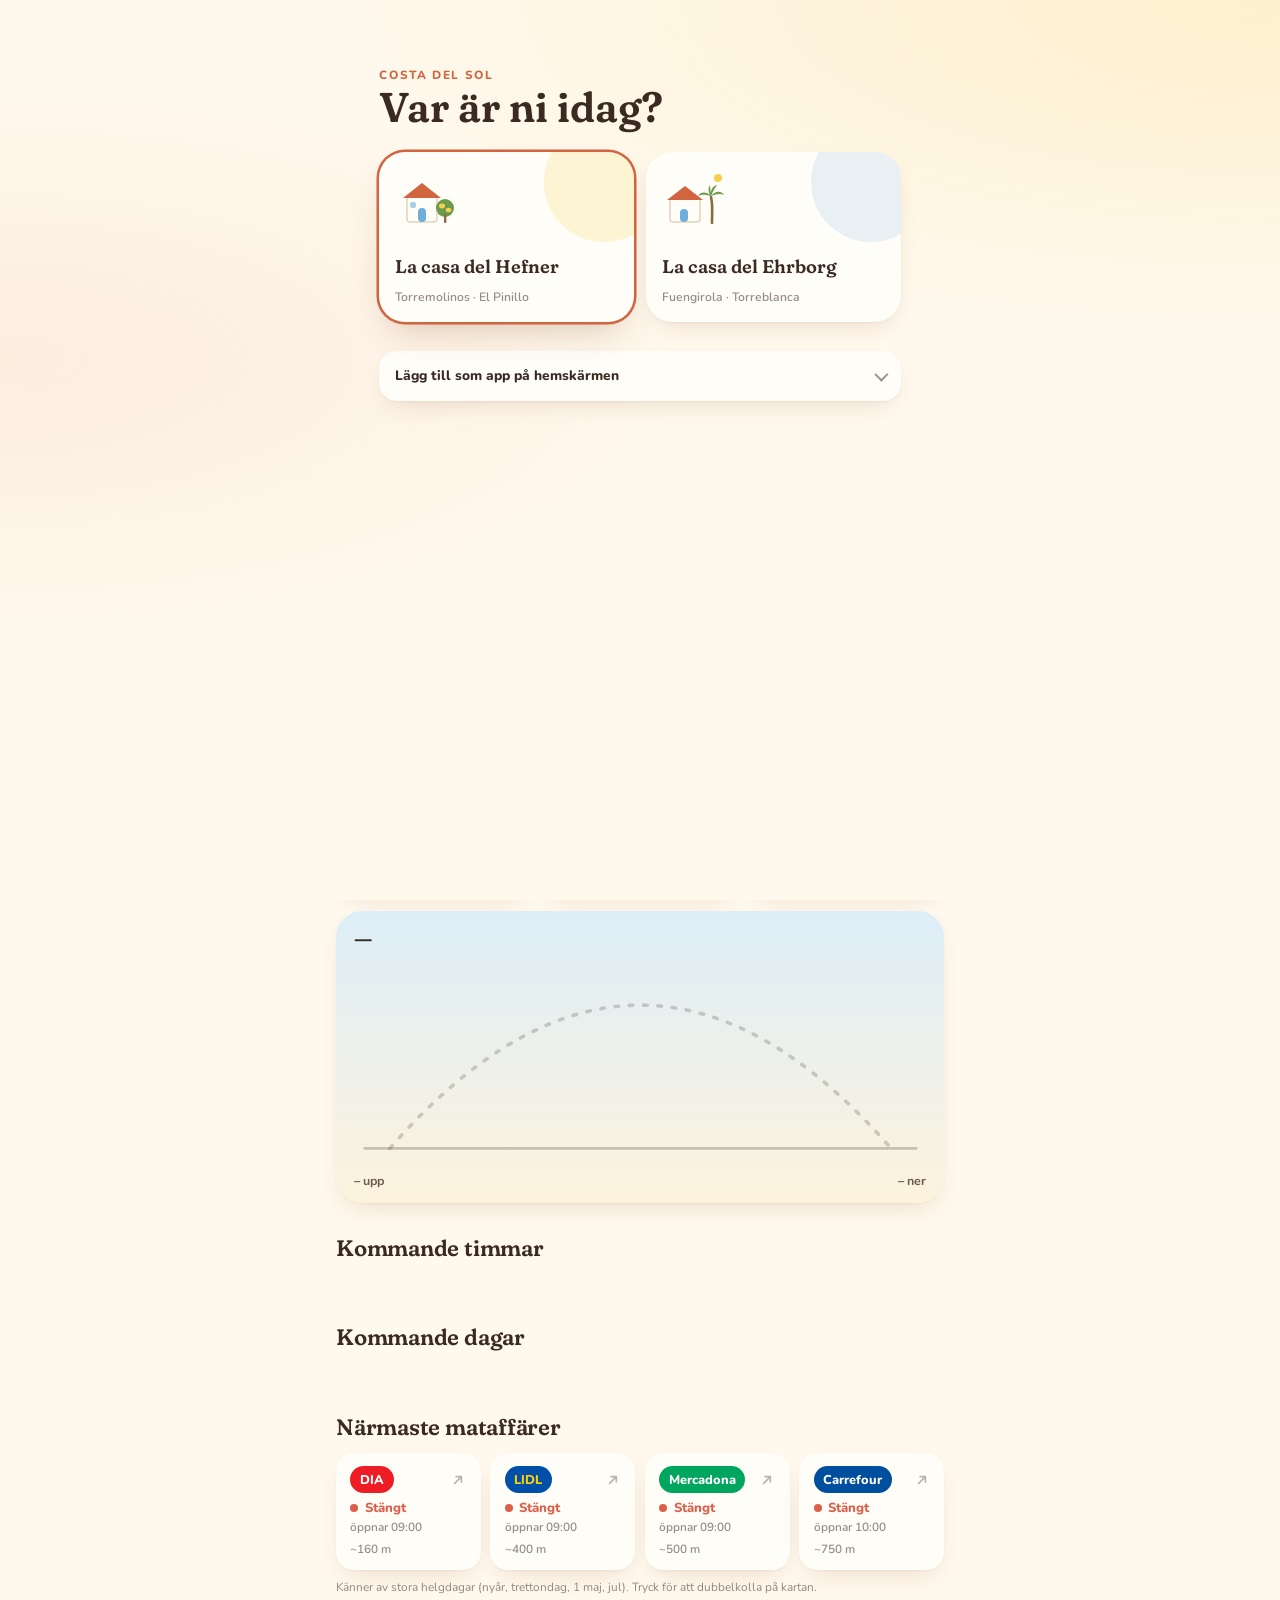
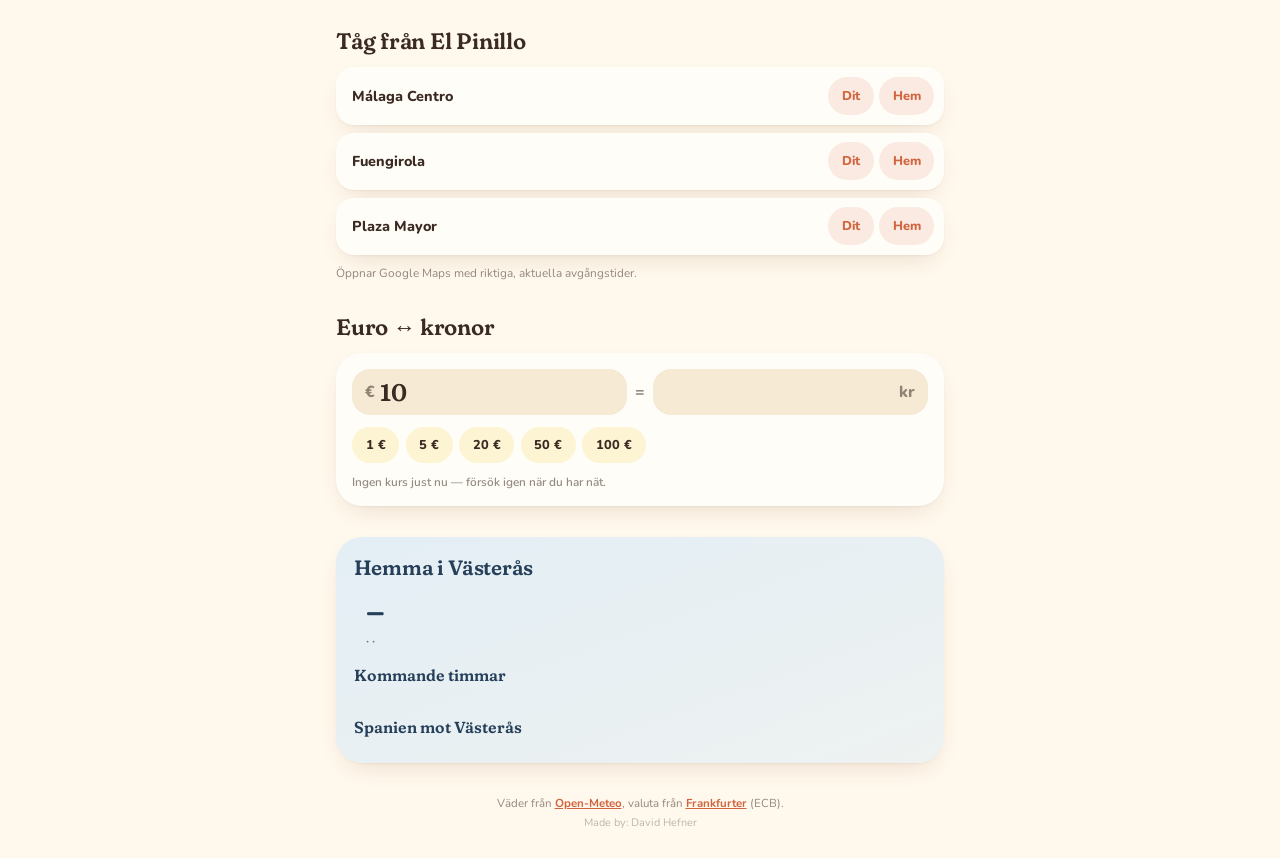
==== commit 870b8fce: "Beta: bara Hefner/Ehrborg i väljaren, tåg från Torreblanca station för Ehrborg Co-Authored-By: Claud" ====
--- a/beta/index.html
+++ b/beta/index.html
@@ -58,8 +58,6 @@
     <p class="eyebrow">Costa del Sol</p>
     <h1>Var är ni idag?</h1>
     <div class="home-grid" id="homeGrid"></div>
-    <p class="picker-subhead">Eller en enskild strand</p>
-    <div class="location-grid" id="locationGrid"></div>
 
     <details class="install-tip">
       <summary>Lägg till som app på hemskärmen</summary>
@@ -253,17 +251,24 @@
     </section>
 
     <section class="transport" id="ehrborgTrainSection">
-      <h2>Tåg från Fuengirola station</h2>
+      <h2>Tåg från Torreblanca station</h2>
       <div class="train-list">
         <div class="train-card">
-          <div class="train-dir">Málaga (via Torremolinos)</div>
-          <div class="train-links">
-            <a href="https://www.google.com/maps/dir/?api=1&origin=Fuengirola&origin_place_id=ChIJq9WzA0Dicg0ReMgLcKY8ZpQ&destination=M%C3%A1laga-Centro+Alameda&destination_place_id=ChIJGzt60pD3cg0RKO8CQsj8L2g&travelmode=transit" target="_blank" rel="noopener">Dit</a>
-            <a href="https://www.google.com/maps/dir/?api=1&origin=M%C3%A1laga-Centro+Alameda&origin_place_id=ChIJGzt60pD3cg0RKO8CQsj8L2g&destination=Fuengirola&destination_place_id=ChIJq9WzA0Dicg0ReMgLcKY8ZpQ&travelmode=transit" target="_blank" rel="noopener">Hem</a>
-          </div>
-        </div>
-      </div>
-      <p class="section-note">Fuengirola är ändhållplatsen på pendeltågslinjen C1 som går via Torremolinos till Málaga. Stationen ligger ~2 km från huset.</p>
+          <div class="train-dir">Málaga Centro</div>
+          <div class="train-links">
+            <a href="https://www.google.com/maps/dir/?api=1&origin=Calle+las+T%C3%B3rtolas+14+Fuengirola&destination=M%C3%A1laga-Centro+Alameda&destination_place_id=ChIJGzt60pD3cg0RKO8CQsj8L2g&travelmode=transit" target="_blank" rel="noopener">Dit</a>
+            <a href="https://www.google.com/maps/dir/?api=1&origin=M%C3%A1laga-Centro+Alameda&origin_place_id=ChIJGzt60pD3cg0RKO8CQsj8L2g&destination=Calle+las+T%C3%B3rtolas+14+Fuengirola&travelmode=transit" target="_blank" rel="noopener">Hem</a>
+          </div>
+        </div>
+        <div class="train-card">
+          <div class="train-dir">Fuengirola</div>
+          <div class="train-links">
+            <a href="https://www.google.com/maps/dir/?api=1&origin=Calle+las+T%C3%B3rtolas+14+Fuengirola&destination=Fuengirola&destination_place_id=ChIJq9WzA0Dicg0ReMgLcKY8ZpQ&travelmode=transit" target="_blank" rel="noopener">Dit</a>
+            <a href="https://www.google.com/maps/dir/?api=1&origin=Fuengirola&origin_place_id=ChIJq9WzA0Dicg0ReMgLcKY8ZpQ&destination=Calle+las+T%C3%B3rtolas+14+Fuengirola&travelmode=transit" target="_blank" rel="noopener">Hem</a>
+          </div>
+        </div>
+      </div>
+      <p class="section-note">Torreblanca station ligger ca 1 km från huset (12–15 min promenad nedför backen). Pendeltåget C1 går var 20:e minut mot Málaga via Torremolinos, och ett stopp åt andra hållet till Fuengirola. Kartan räknar med promenaden till stationen.</p>
     </section>
   </div>
 
--- a/beta/style.css
+++ b/beta/style.css
@@ -267,6 +267,7 @@
   justify-content:center;
   cursor:pointer;
 }
+.picker-close[hidden]{display:none;}
 .eyebrow{
   margin:0 0 0.2rem;
   font-weight:800;
@@ -282,7 +283,7 @@
   margin:0 0 1.4rem;
 }
 .home-grid{display:grid;grid-template-columns:1fr 1fr;gap:0.8rem;}
-.home-choice, .location-card{
+.home-choice{
   -webkit-appearance:none;
   appearance:none;
   border:none;
@@ -324,24 +325,8 @@
   line-height:1.1;
 }
 .home-choice-sub{position:relative;font-size:0.76rem;color:var(--tinta-faint);font-weight:600;}
-.home-choice:active, .location-card:active{transform:scale(0.96);}
-.home-choice.active, .location-card.active{box-shadow:0 0 0 2.5px var(--teja), var(--shadow-lift);}
-.picker-subhead{
-  margin:1.8rem 0 0.7rem;
-  font-weight:800;
-  font-size:0.8rem;
-  color:var(--tinta-faint);
-}
-.location-grid{display:grid;grid-template-columns:1fr 1fr;gap:0.6rem;}
-.location-card{
-  border-radius:var(--radius-sm);
-  padding:0.8rem 0.9rem;
-  display:flex;
-  flex-direction:column;
-  gap:0.1rem;
-}
-.location-card-name{font-weight:800;font-size:0.88rem;line-height:1.25;}
-.location-card-town{font-size:0.74rem;color:var(--tinta-faint);font-weight:600;}
+.home-choice:active{transform:scale(0.96);}
+.home-choice.active{box-shadow:0 0 0 2.5px var(--teja), var(--shadow-lift);}
 
 .install-tip{
   margin-top:1.8rem;
@@ -860,7 +845,6 @@
 
 @media (min-width:560px){
   .stores-row{grid-template-columns:repeat(4,1fr);}
-  .location-grid{grid-template-columns:repeat(3,1fr);}
 }
 
 @media (prefers-reduced-motion: reduce){
